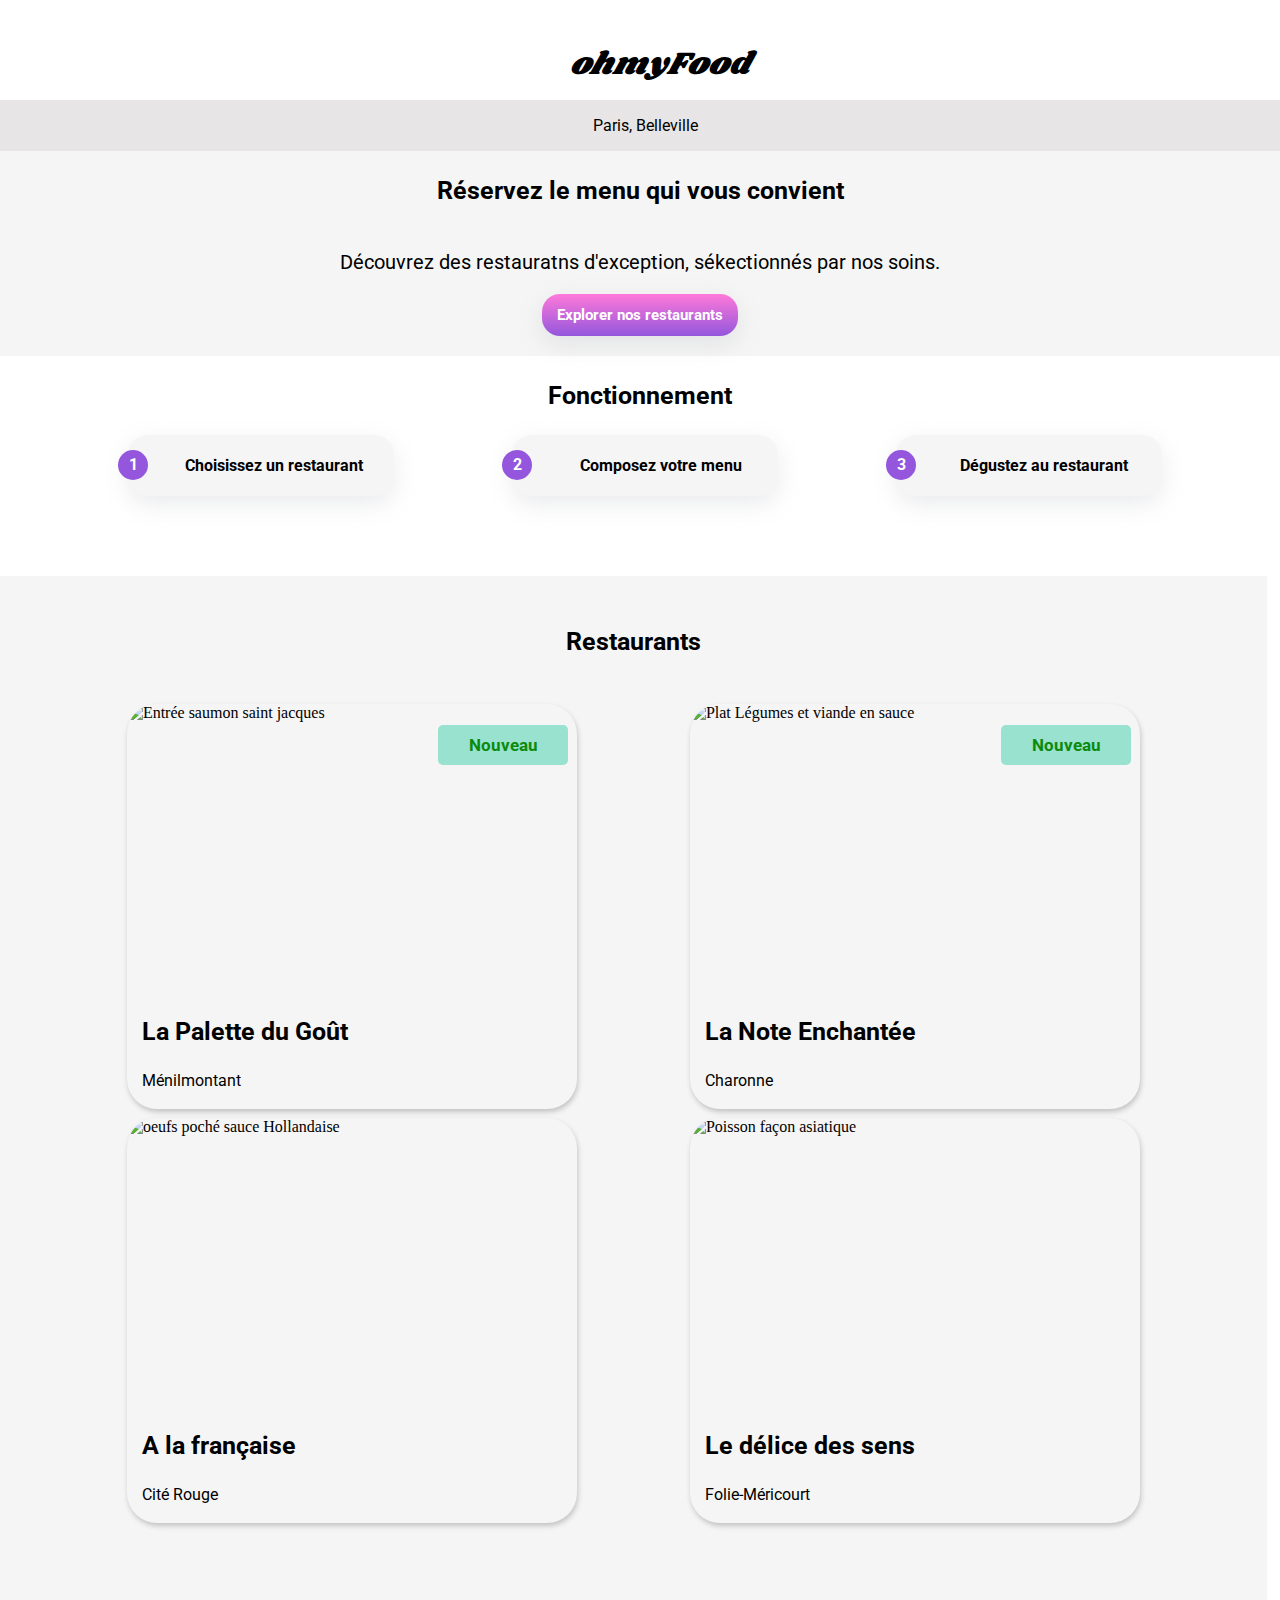
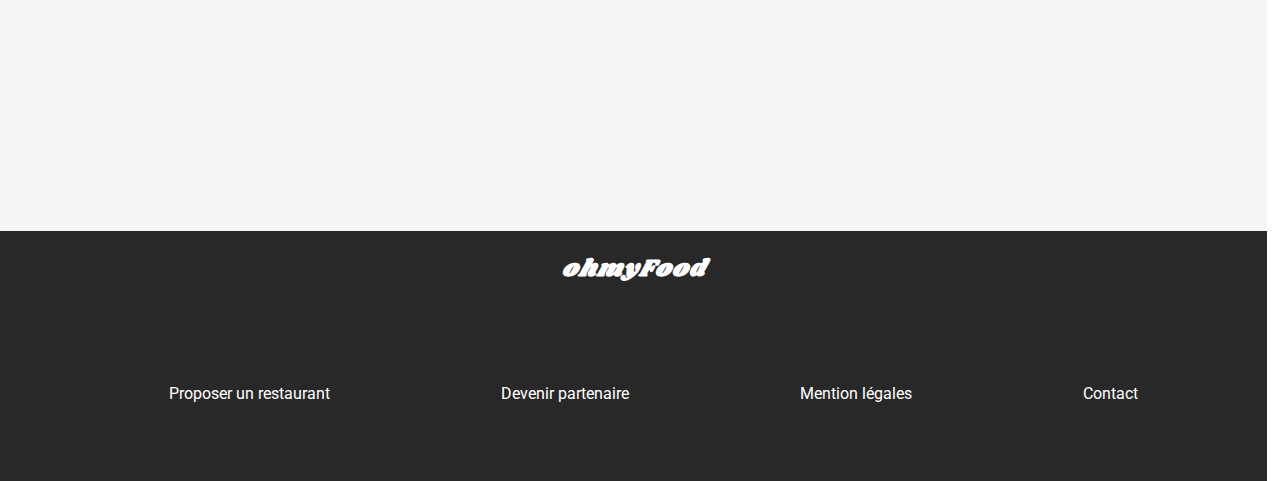
==== index.html @ 922f8669 "Ajout de la div load_spinner (ligne 15) dans _animation.scss (ligne 36) creation de la mixin load et" ====
<!DOCTYPE html>
<html lang="fr">
<head>
    <meta charset="UTF-8">
    <meta http-equiv="X-UA-Compatible" content="IE=edge">
    <meta name="viewport" content="width=device-width, initial-scale=1.0">
    <link rel="stylesheet" href="https://cdnjs.cloudflare.com/ajax/libs/font-awesome/6.0.0-beta3/css/all.min.css" integrity="sha512-Fo3rlrZj/k7ujTnHg4CGR2D7kSs0v4LLanw2qksYuRlEzO+tcaEPQogQ0KaoGN26/zrn20ImR1DfuLWnOo7aBA==" crossorigin="anonymous" referrerpolicy="no-referrer" />
    <link rel="preconnect" href="https://fonts.googleapis.com">
    <link rel="preconnect" href="https://fonts.gstatic.com" crossorigin>
    <link href="https://fonts.googleapis.com/css2?family=Roboto:wght@300;700&family=Shrikhand&display=swap" rel="stylesheet">
    <link rel="stylesheet" href="./scss/vendors/style.css">
    <title>OhmyFood</title>
</head>
<body>
    <div class="load_spinner">
        <div class="load_spinner--element">
            <div class="load_spinner--element--ball-green"></div>
            <div class="load_spinner--element--ball-purple"></div>
            <div class="load_spinner--element--ball-pink"></div>
        </div>
    </div>
<header>
    <div class="header">
        <h1><a href="index.html">ohmyFood</a></h1>
    </div>
</header>
<main>
    <div class="position"> 
        <p> <i class="fas fa-map-marker-alt"></i>Paris, Belleville</p>
    </div>



    <div class="presentation">
        <p class="presentation--titre">Réservez le menu qui vous convient</p>
        <p>Découvrez des restauratns d'exception, sékectionnés par nos soins.</p>
        <a href="#">Explorer nos restaurants</a>
    </div>



                                                    <!-- Fonctionnement-->

    <div class="fonctionnement">
        <div class="fonctionnement--titre">
           <p>Fonctionnement</p>
        </div>
        <div class="fonctionnement--etapes">
            <div class="etapes">
                <a class="un" href="#">
                <i class="fas fa-mobile-alt"></i>
                <p class="texte-etapes">Choisissez un restaurant</p>
                </a>
            </div>
            <div class="etapes">
                <a class="deux" href="#">
                <i class="fas fa-list"></i>
                <p class="texte-etapes">Composez votre menu</p>
                </a>
            </div>
            <div class="etapes">
                <a class="trois" href="#">
                <i class="fas fa-store"></i>
                <p class="texte-etapes">Dégustez au restaurant</p>
                </a>
            </div>
        </div>
    </div>

                                        <!--Restaurant-->

<div class="restaurant">

    <div class="restaurant--titre">
        <p>Restaurants</p>
    </div>

    <div class="restaurant--produits">
     <!--Palette du goût-->

     <div class="restaurant--card">
         <a href="">
        <img src="./img/restaurants/palette.jpg" alt="Entrée saumon saint jacques">
        <div class="nouveau"> <p>Nouveau</p></div>
         <div class="description-card">
             <div class="texte-card">
            <p class="titre-card" >La Palette du Goût</p>
            <p>Ménilmontant</p>
        </div>
         <div class="icon-card">
            <i class="far fa-heart"></i>
            <i class="fas fa-heart"></i>
         </div>
         
    </div>
    </a>
        
    </div>

     <!--La note enchantée-->


     <div class="restaurant--card">
        <a href="">
        <img src="./img/restaurants/note.jpg" alt="Plat Légumes et viande en sauce">
        <div class="nouveau"> <p>Nouveau</p></div>
        <div class="description-card">
        <div class="texte-card">
            <p class="titre-card" >La Note Enchantée</p>
            <p>Charonne</p>
        </div>
        <div class="icon-card">
            <i class="far fa-heart"></i>
            <i class="fas fa-heart"></i>
        </div>
    </div>
        </a>
    </div>

     <!-- A la française-->


     <div class="restaurant--card">
        <a href="alafrançaise.html">
        <img src="./img/restaurants/française.jpg" alt="oeufs poché sauce Hollandaise">
        <div class="description-card">
        <div class="texte-card">
            <p class="titre-card" >A la française</p>
            <p>Cité Rouge</p>
        </div>
        <div class="icon-card">
            <i class="far fa-heart"></i>
            <i class="fas fa-heart"></i>
        </div>
    </div>
        </a>
    </div>


     <!--Le délice des sens-->


    <div class="restaurant--card">
        <a href="">
        <img src="./img/restaurants/delice.jpg" alt="Poisson façon asiatique">
        <div class="description-card">
        <div class="texte-card">
            <p class="titre-card" >Le délice des sens</p>
            <p>Folie-Méricourt
                
            </p>
        </div>
        <div class="icon-card">
            <i class="far fa-heart"></i>
            <i class="fas fa-heart"></i>
        </div>
    </div>
        </a>
    </div>
</div>
</div>

</main>

<footer>
    <div class="footer">
        <h2>ohmyFood</h2>
        <ul>
            <li><a href="#"><i class="fas fa-utensils"></i>
                Proposer un restaurant</a></li>
            <li><a href="#"><i class="fas fa-hands-helping"></i>
                Devenir partenaire</a></li>
            <li><a href="#">Mention légales</a></li>
            <li><a href="#">Contact</a></li>
        </ul>
    </div>
</footer>

    
</body>
</html>
---- scss/vendors/style.css ----
body {
  margin: 0;
  padding: 0;
  overflow-x: hidden;
}

body a {
  text-decoration: none;
}

body p {
  font-family: "Roboto", sans-serif;
}

.header {
  width: 100%;
  height: 60px;
  -webkit-box-shadow: 1px 3px 5px 0px rgba(181, 179, 179, 0.75);
          box-shadow: 1px 3px 5px 0px rgba(181, 179, 179, 0.75);
  padding: 20px;
}

.header h1 {
  text-align: center;
  font-weight: bold;
  font-style: italic;
}

.header h1 a {
  font-family: "Shrikhand";
  color: black;
  font-weight: 400;
}

.position {
  width: 100%;
  background: #e7e5e5;
  display: -webkit-box;
  display: -ms-flexbox;
  display: flex;
  -webkit-box-pack: center;
      -ms-flex-pack: center;
          justify-content: center;
  font-family: "Roboto", sans-serif;
}

.position i {
  margin-right: 10px;
}

/*Presentation*/
.presentation {
  width: 100%;
  display: -webkit-box;
  display: -ms-flexbox;
  display: flex;
  -webkit-box-orient: vertical;
  -webkit-box-direction: normal;
      -ms-flex-direction: column;
          flex-direction: column;
  -webkit-box-align: center;
      -ms-flex-align: center;
          align-items: center;
  background: whitesmoke;
  padding-bottom: 20px;
  font-family: "Roboto", sans-serif;
}

.presentation .presentation--titre {
  font-weight: bold;
  font-size: 25px;
}

.presentation p {
  font-size: 20px;
}

.presentation a {
  background: -webkit-gradient(linear, left bottom, left top, from(#9356dc), to(#ff79da));
  background: linear-gradient(0deg, #9356dc 0%, #ff79da 100%);
  color: white;
  font-family: "Roboto", sans-serif;
  font-size: 15px;
  padding: 12px 15px;
  border-radius: 18px;
  -webkit-box-shadow: rgba(149, 157, 165, 0.2) 0px 8px 24px;
          box-shadow: rgba(149, 157, 165, 0.2) 0px 8px 24px;
  font-weight: 700;
}

.presentation a:hover {
  -webkit-box-shadow: rgba(0, 0, 0, 0.35) 0px 5px 15px;
          box-shadow: rgba(0, 0, 0, 0.35) 0px 5px 15px;
  background: -webkit-gradient(linear, left bottom, left top, from(#9d65e2), to(#fc87db));
  background: linear-gradient(0deg, #9d65e2 0%, #fc87db 100%);
}

/*Fonctionnement*/
.fonctionnement {
  width: 100%;
  height: auto;
  margin-bottom: 80px;
}

.fonctionnement .fonctionnement--titre {
  width: 100%;
  text-align: center;
  font-weight: bold;
  font-size: 25px;
}

.fonctionnement .fonctionnement--etapes {
  width: 100%;
  display: -webkit-box;
  display: -ms-flexbox;
  display: flex;
  -webkit-box-pack: space-evenly;
      -ms-flex-pack: space-evenly;
          justify-content: space-evenly;
}

.fonctionnement .fonctionnement--etapes .etapes {
  width: 20%;
}

.fonctionnement .fonctionnement--etapes .etapes a {
  width: 100%;
  border-radius: 20px;
  font-weight: 700;
  padding: 5px;
  color: black;
  display: -webkit-box;
  display: -ms-flexbox;
  display: flex;
  -webkit-box-pack: space-evenly;
      -ms-flex-pack: space-evenly;
          justify-content: space-evenly;
  -webkit-box-align: center;
      -ms-flex-align: center;
          align-items: center;
  position: relative;
  -webkit-box-shadow: rgba(149, 157, 165, 0.2) 0px 8px 24px;
          box-shadow: rgba(149, 157, 165, 0.2) 0px 8px 24px;
  background: whitesmoke;
  cursor: pointer;
  font-family: "Roboto", sans-serif;
}

.fonctionnement .fonctionnement--etapes .etapes a i {
  font-size: 22px;
  color: gray;
}

.fonctionnement .fonctionnement--etapes .etapes a:hover {
  background: #9256dc5e;
  -webkit-transition: 0.5s;
  transition: 0.5s;
  -webkit-box-shadow: rgba(0, 0, 0, 0.35) 0px 5px 15px;
          box-shadow: rgba(0, 0, 0, 0.35) 0px 5px 15px;
}

.fonctionnement .fonctionnement--etapes .etapes a:hover i {
  color: #9356dc;
}

.fonctionnement .un::after {
  content: "1";
  position: absolute;
  color: white;
  top: 15px;
  left: -10px;
  width: 20px;
  height: 20px;
  background: #9356dc;
  text-align: center;
  border-radius: 20px;
  padding: 5px;
}

.fonctionnement .deux::after {
  content: "2";
  position: absolute;
  color: white;
  top: 15px;
  left: -10px;
  width: 20px;
  height: 20px;
  background: #9356dc;
  text-align: center;
  border-radius: 20px;
  padding: 5px;
}

.fonctionnement .trois::after {
  content: "3";
  position: absolute;
  color: white;
  top: 15px;
  left: -10px;
  width: 20px;
  height: 20px;
  background: #9356dc;
  text-align: center;
  border-radius: 20px;
  padding: 5px;
}

/*Restaurant*/
.restaurant {
  width: 95%;
  padding: 2%;
  height: auto;
  background: whitesmoke;
}

.restaurant .restaurant--titre {
  width: 86%;
  text-align: center;
  margin: 10px auto;
  font-weight: bold;
  font-size: 25px;
}

.restaurant .restaurant--produits {
  display: -ms-grid;
  display: grid;
  padding: 45px;
  -ms-grid-columns: 50% 50%;
      grid-template-columns: 50% 50%;
  -ms-grid-rows: 35% 35%;
      grid-template-rows: 35% 35%;
  row-gap: 5%;
  -ms-flex-pack: distribute;
      justify-content: space-around;
  -webkit-box-align: center;
      -ms-flex-align: center;
          align-items: center;
}

.restaurant--card a {
  width: 80%;
  color: black;
  text-decoration: none;
  height: 45vh;
  margin: 10% auto;
  position: relative;
  display: -webkit-box;
  display: -ms-flexbox;
  display: flex;
  -webkit-box-orient: vertical;
  -webkit-box-direction: normal;
      -ms-flex-direction: column;
          flex-direction: column;
  overflow: hidden;
  border-radius: 30px;
  -webkit-box-shadow: 1px 3px 5px 0px rgba(181, 179, 179, 0.75);
          box-shadow: 1px 3px 5px 0px rgba(181, 179, 179, 0.75);
}

.restaurant--card a .icon-card {
  position: relative;
}

.restaurant--card a .icon-card i {
  font-size: 28px;
}

.restaurant--card a .icon-card .fas {
  position: absolute;
  left: 1%;
  background: -webkit-linear-gradient(#9356dc 0%, #ff79da 100%);
  -webkit-background-clip: text;
  -webkit-text-fill-color: transparent;
  opacity: 0;
  -webkit-transition: 0.2s ease;
  transition: 0.2s ease;
  cursor: pointer;
}

.restaurant--card a .icon-card .fas:hover {
  opacity: 1;
}

.restaurant--card a .nouveau {
  width: 120px;
  height: 40px;
  border-radius: 5px;
  position: absolute;
  padding: 0px 5px 0px 5px;
  top: 5%;
  right: 2%;
  text-align: center;
  background: #99e2d0;
}

.restaurant--card a .nouveau p {
  color: #0b8b0b;
  margin: 10px auto;
  font-family: "Roboto", sans-serif;
  font-weight: bold;
  font-size: 17px;
}

.restaurant--card a img {
  width: 100%;
  height: 70%;
  -o-object-fit: cover;
     object-fit: cover;
}

.restaurant--card a .description-card {
  width: 100%;
  height: 30%;
  display: -ms-grid;
  display: grid;
  -ms-grid-columns: 85% 15%;
      grid-template-columns: 85% 15%;
  -webkit-box-align: center;
      -ms-flex-align: center;
          align-items: center;
  gap: 10px;
}

.restaurant--card a .description-card .texte-card {
  padding-left: 15px;
}

.restaurant--card a .description-card .texte-card .titre-card {
  font-weight: bold;
  font-size: 25px;
}

footer {
  width: 100%;
}

.footer {
  width: 99%;
  height: 250px;
  background: #292828;
  display: -webkit-box;
  display: -ms-flexbox;
  display: flex;
  -webkit-box-orient: vertical;
  -webkit-box-direction: normal;
      -ms-flex-direction: column;
          flex-direction: column;
  -webkit-box-align: center;
      -ms-flex-align: center;
          align-items: center;
}

.footer h2 {
  font-family: "Shrikhand";
  font-weight: bold;
  font-style: italic;
  color: white;
  letter-spacing: 1px;
  text-align: center;
}

.footer ul {
  width: 90%;
  height: 100%;
  display: -webkit-box;
  display: -ms-flexbox;
  display: flex;
  -ms-flex-pack: distribute;
      justify-content: space-around;
  -webkit-box-align: center;
      -ms-flex-align: center;
          align-items: center;
}

.footer ul li {
  list-style: none;
  font-family: "Roboto", sans-serif;
}

.footer ul li a {
  text-decoration: none;
  color: white;
}

@media screen and (max-width: 376px) {
  /*Acceuil*/
  .load_spinner {
    width: 100%;
    height: 100vh;
    background: black;
    opacity: 0;
    position: absolute;
    z-index: 1000;
    display: -webkit-box;
    display: -ms-flexbox;
    display: flex;
    -webkit-box-pack: center;
        -ms-flex-pack: center;
            justify-content: center;
    -webkit-box-align: center;
        -ms-flex-align: center;
            align-items: center;
    -webkit-animation: opacity 10s ease;
            animation: opacity 10s ease;
  }
  @-webkit-keyframes opacity {
    0% {
      opacity: 0.5;
    }
    50% {
      opacity: 0.2;
    }
    100% {
      opacity: 0;
    }
  }
  @keyframes opacity {
    0% {
      opacity: 0.5;
    }
    50% {
      opacity: 0.2;
    }
    100% {
      opacity: 0;
    }
  }
  .load_spinner .load_spinner--element {
    -webkit-animation: rotate 2s infinite;
            animation: rotate 2s infinite;
  }
  @-webkit-keyframes rotate {
    0% {
      -webkit-transform: rotate(90deg);
              transform: rotate(90deg);
      -webkit-transform: scale(1.2);
              transform: scale(1.2);
    }
    25% {
      -webkit-transform: rotate(180deg);
              transform: rotate(180deg);
    }
    50% {
      -webkit-transform: rotate(270deg);
              transform: rotate(270deg);
    }
    75% {
      -webkit-transform: rotate(360deg);
              transform: rotate(360deg);
    }
    100% {
      -webkit-transform: rotate(720deg);
              transform: rotate(720deg);
    }
  }
  @keyframes rotate {
    0% {
      -webkit-transform: rotate(90deg);
              transform: rotate(90deg);
      -webkit-transform: scale(1.2);
              transform: scale(1.2);
    }
    25% {
      -webkit-transform: rotate(180deg);
              transform: rotate(180deg);
    }
    50% {
      -webkit-transform: rotate(270deg);
              transform: rotate(270deg);
    }
    75% {
      -webkit-transform: rotate(360deg);
              transform: rotate(360deg);
    }
    100% {
      -webkit-transform: rotate(720deg);
              transform: rotate(720deg);
    }
  }
  .load_spinner .load_spinner--element {
    width: 18%;
    height: 10%;
    border-radius: 50%;
    border: 5px solid white;
    position: relative;
    opacity: 1.5;
    z-index: 2000;
  }
  .load_spinner .load_spinner--element .load_spinner--element--ball-green {
    width: 28%;
    height: 28%;
    border-radius: 50%;
    background: #05cc9a;
    position: absolute;
    top: 4px;
    left: -2px;
  }
  .load_spinner .load_spinner--element .load_spinner--element--ball-purple {
    width: 28%;
    height: 28%;
    border-radius: 50%;
    background: #680168;
    position: absolute;
    top: 5px;
    right: -4px;
  }
  .load_spinner .load_spinner--element .load_spinner--element--ball-pink {
    width: 28%;
    height: 28%;
    border-radius: 50%;
    background: #fd7289;
    position: absolute;
    top: 87%;
    left: 36%;
  }
  .header {
    width: 89%;
    gap: 19%;
  }
  .presentation {
    text-align: center;
  }
  .fonctionnement .fonctionnement--titre {
    width: 80%;
    margin-left: 20px;
    text-align: start;
  }
  .fonctionnement .fonctionnement--etapes {
    -webkit-box-orient: vertical;
    -webkit-box-direction: normal;
        -ms-flex-direction: column;
            flex-direction: column;
  }
  .fonctionnement .fonctionnement--etapes .etapes {
    width: 90%;
    margin: 15px auto;
  }
  .restaurant {
    width: 97%;
    padding: 0;
  }
  .restaurant .restaurant--titre {
    width: 86%;
    text-align: start;
    font-weight: bold;
    font-size: 25px;
  }
  .restaurant .restaurant--produits {
    padding: 0;
    display: -webkit-box;
    display: -ms-flexbox;
    display: flex;
    -webkit-box-orient: vertical;
    -webkit-box-direction: normal;
        -ms-flex-direction: column;
            flex-direction: column;
  }
  .restaurant .restaurant--card {
    width: 85%;
  }
  .restaurant .restaurant--card a {
    width: 100%;
    height: 32vh;
    margin: 0 0 20px 0;
  }
  .restaurant .restaurant--card a .icon-card {
    width: 100%;
    height: 100%;
    padding-top: 70px;
    position: relative;
  }
  .restaurant .restaurant--card a .icon-card i {
    font-size: 25px;
  }
  .restaurant .restaurant--card a .icon-card .fas {
    position: absolute;
    left: 1%;
    background: -webkit-linear-gradient(#9356dc 0%, #ff79da 100%);
    -webkit-background-clip: text;
    -webkit-text-fill-color: transparent;
    opacity: 0;
    -webkit-transition: 0.2s ease;
    transition: 0.2s ease;
    cursor: pointer;
  }
  .restaurant .restaurant--card a .icon-card .fas:hover {
    opacity: 1;
  }
  .restaurant .restaurant--card a .nouveau {
    width: 100px;
    height: 30px;
    border-radius: 5px;
    position: absolute;
    padding: 0px 5px 0px 5px;
    top: 5%;
    right: 2%;
    text-align: center;
    background: #99e2d0;
  }
  .restaurant .restaurant--card a .nouveau p {
    color: #0b8b0b;
    margin: 10px auto;
    font-family: "Roboto", sans-serif;
    font-weight: bold;
    font-size: 12px;
  }
  .restaurant .restaurant--card a img {
    width: 100%;
    height: 60%;
    -o-object-fit: cover;
       object-fit: cover;
  }
  .restaurant .restaurant--card a .description-card {
    width: 100%;
    height: auto;
    display: -ms-grid;
    display: grid;
    -ms-grid-columns: 80% 20%;
        grid-template-columns: 80% 20%;
    -webkit-box-pack: center;
        -ms-flex-pack: center;
            justify-content: center;
    -webkit-box-align: center;
        -ms-flex-align: center;
            align-items: center;
  }
  .restaurant .restaurant--card a .description-card .texte-card {
    padding: 0px 0px 15px 15px;
  }
  .restaurant .restaurant--card a .description-card .texte-card .titre-card {
    font-weight: bold;
    font-size: 25px;
    font-size: 20px;
  }
  .restaurant .restaurant--card a .description-card .texte-card p {
    margin: 0;
  }
  .footer {
    width: 84%;
    display: -webkit-box;
    display: -ms-flexbox;
    display: flex;
    -webkit-box-orient: vertical;
    -webkit-box-direction: normal;
        -ms-flex-direction: column;
            flex-direction: column;
    -webkit-box-align: start;
        -ms-flex-align: start;
            align-items: flex-start;
    padding: 30px;
  }
  .footer ul {
    display: -webkit-box;
    display: -ms-flexbox;
    display: flex;
    -webkit-box-orient: vertical;
    -webkit-box-direction: normal;
        -ms-flex-direction: column;
            flex-direction: column;
    -webkit-box-align: start;
        -ms-flex-align: start;
            align-items: flex-start;
    gap: 25px;
    padding: 0;
  }
  /*  Menu  */
  .container {
    width: 90%;
    margin-bottom: 210vh;
  }
  .container img {
    width: auto;
    height: 250px;
  }
  .container .menu {
    width: 95%;
    top: 45%;
    left: 0%;
    padding: 10px;
  }
  .container .menu .menu--titre {
    width: 100%;
    margin-left: 0;
    display: -webkit-box;
    display: -ms-flexbox;
    display: flex;
    -ms-flex-pack: distribute;
        justify-content: space-around;
    padding: 10px;
    -webkit-box-align: center;
        -ms-flex-align: center;
            align-items: center;
  }
  .container .menu .menu--titre h1 {
    font-size: 35px;
    font-family: "Shrikhand";
  }
  .container .menu .menu--titre .menu--icon-card {
    position: relative;
  }
  .container .menu .menu--titre .menu--icon-card i {
    font-size: 28px;
  }
  .container .menu .categorie {
    width: 100%;
    margin: 48px auto;
  }
  .container .menu .categorie .categorie--nom_plats {
    margin: 0;
  }
  .container .menu .categorie .categorie--details_plats {
    width: 100%;
    height: 35px;
  }
  .container .menu .button {
    margin: 20% 25% 30%;
  }
}
/*# sourceMappingURL=style.css.map */
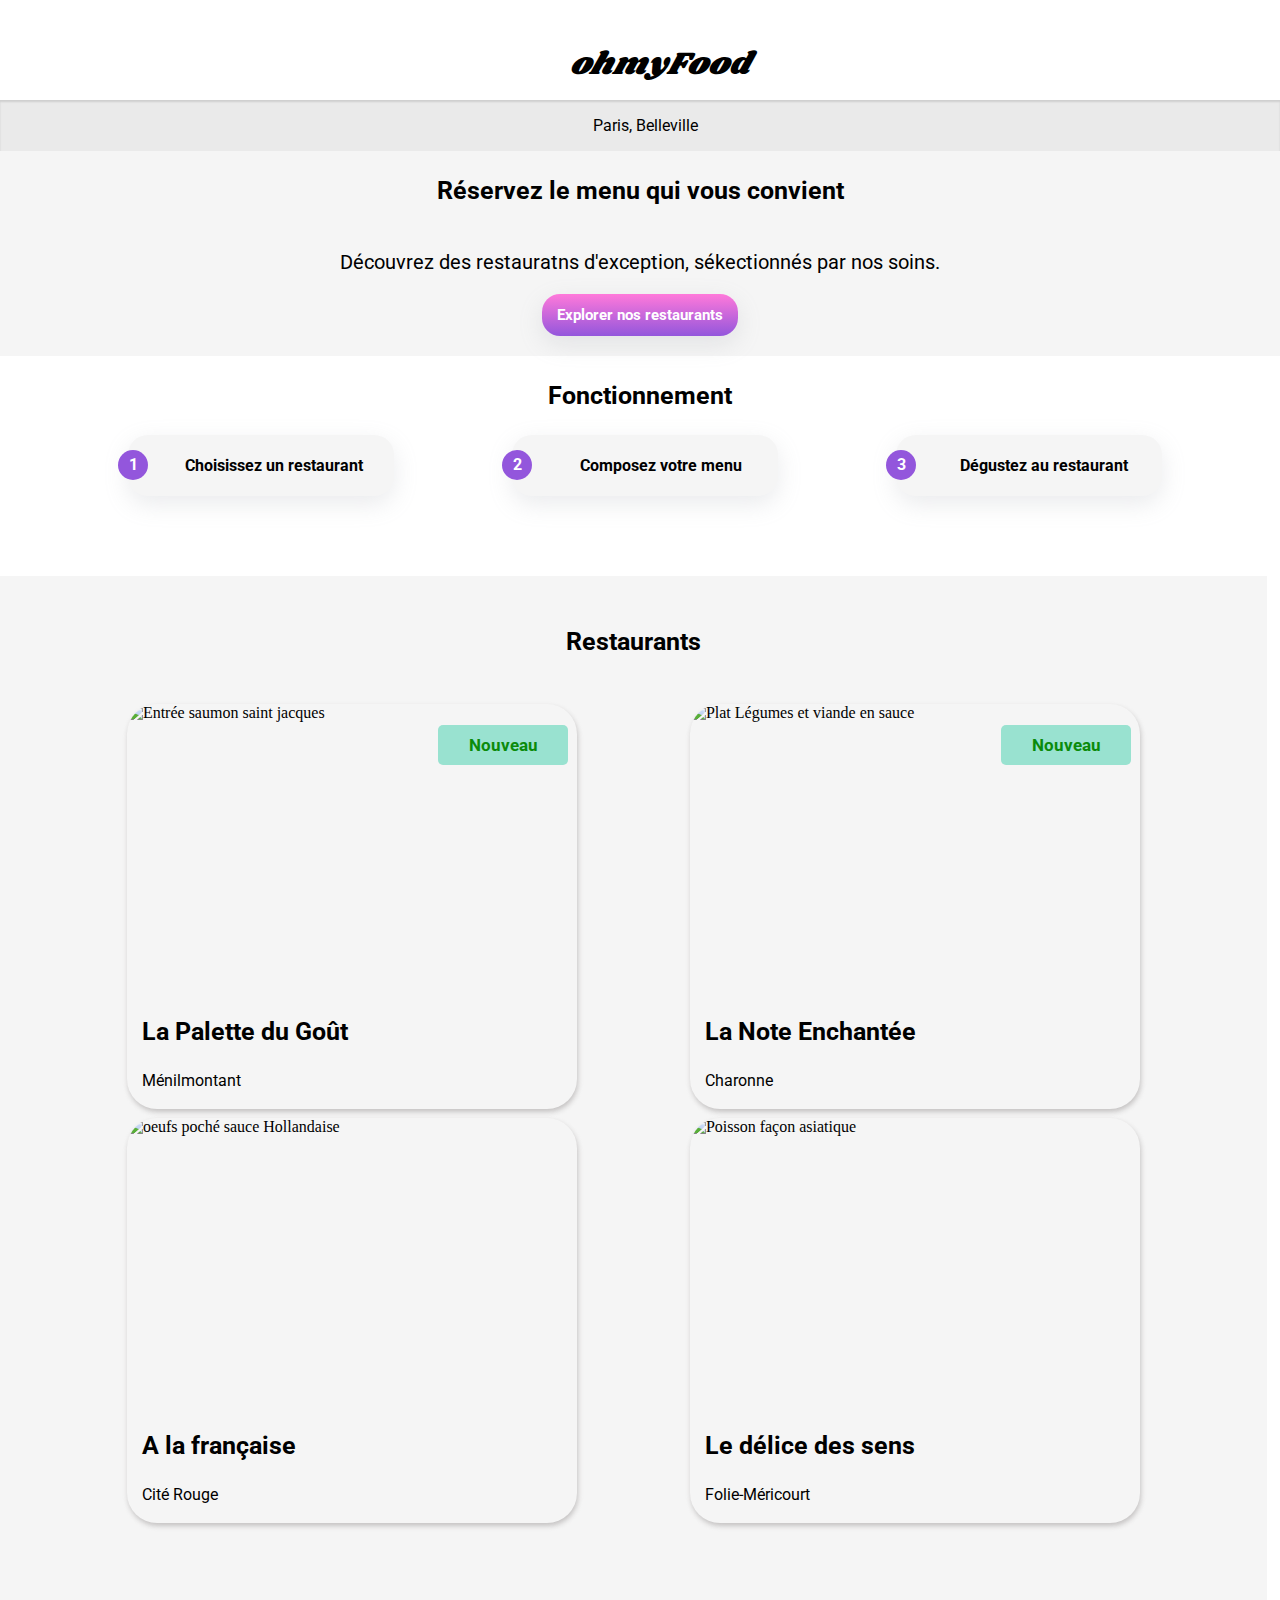
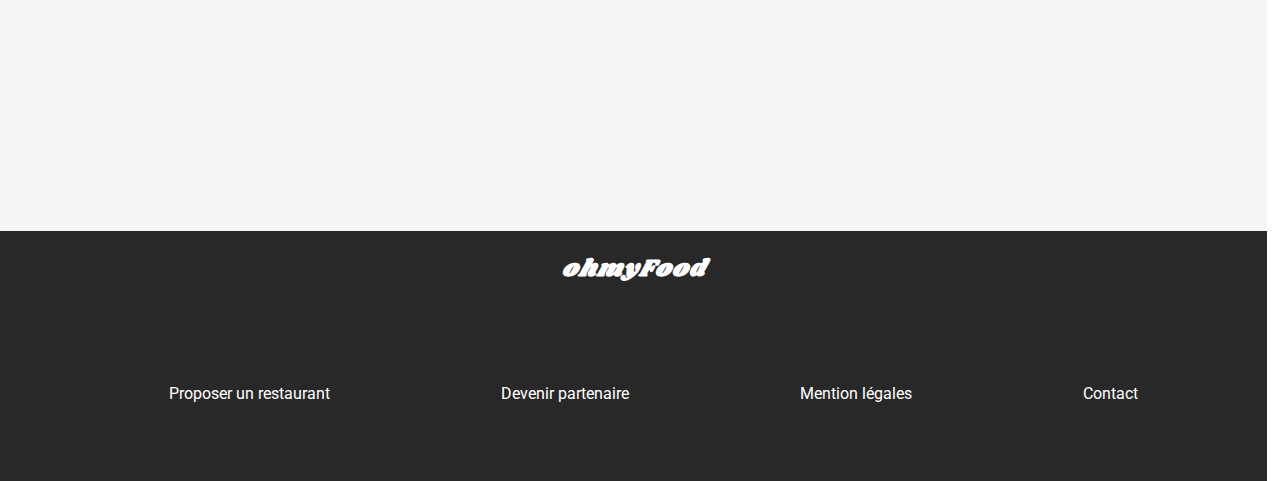
==== commit 69c46215: "Merge pull request #1 from Rolland15/P3-initial-v2.modif" ====
--- a/index.html
+++ b/index.html
@@ -6,8 +6,8 @@
     <meta name="viewport" content="width=device-width, initial-scale=1.0">
     <link rel="stylesheet" href="https://cdnjs.cloudflare.com/ajax/libs/font-awesome/6.0.0-beta3/css/all.min.css" integrity="sha512-Fo3rlrZj/k7ujTnHg4CGR2D7kSs0v4LLanw2qksYuRlEzO+tcaEPQogQ0KaoGN26/zrn20ImR1DfuLWnOo7aBA==" crossorigin="anonymous" referrerpolicy="no-referrer" />
     <link rel="preconnect" href="https://fonts.googleapis.com">
-    <link rel="preconnect" href="https://fonts.gstatic.com" crossorigin>
-    <link href="https://fonts.googleapis.com/css2?family=Roboto:wght@300;700&family=Shrikhand&display=swap" rel="stylesheet">
+<link rel="preconnect" href="https://fonts.gstatic.com" crossorigin>
+<link href="https://fonts.googleapis.com/css2?family=Roboto:wght@100;300;400;500;700;900&family=Shrikhand&display=swap" rel="stylesheet">
     <link rel="stylesheet" href="./scss/vendors/style.css">
     <title>OhmyFood</title>
 </head>
@@ -79,7 +79,7 @@
      <!--Palette du goût-->
 
      <div class="restaurant--card">
-         <a href="">
+         <a href="lapalettedugout.html">
         <img src="./img/restaurants/palette.jpg" alt="Entrée saumon saint jacques">
         <div class="nouveau"> <p>Nouveau</p></div>
          <div class="description-card">
@@ -101,7 +101,7 @@
 
 
      <div class="restaurant--card">
-        <a href="">
+        <a href="lanote.html">
         <img src="./img/restaurants/note.jpg" alt="Plat Légumes et viande en sauce">
         <div class="nouveau"> <p>Nouveau</p></div>
         <div class="description-card">
@@ -141,7 +141,7 @@
 
 
     <div class="restaurant--card">
-        <a href="">
+        <a href="delice.html">
         <img src="./img/restaurants/delice.jpg" alt="Poisson façon asiatique">
         <div class="description-card">
         <div class="texte-card">
--- a/scss/vendors/style.css
+++ b/scss/vendors/style.css
@@ -15,8 +15,6 @@
 .header {
   width: 100%;
   height: 60px;
-  -webkit-box-shadow: 1px 3px 5px 0px rgba(181, 179, 179, 0.75);
-          box-shadow: 1px 3px 5px 0px rgba(181, 179, 179, 0.75);
   padding: 20px;
 }
 
@@ -32,9 +30,150 @@
   font-weight: 400;
 }
 
+.load_spinner {
+  width: 100%;
+  height: 100vh;
+  background: black;
+  opacity: 0;
+  position: absolute;
+  z-index: 1000;
+  display: -webkit-box;
+  display: -ms-flexbox;
+  display: flex;
+  -webkit-box-pack: center;
+      -ms-flex-pack: center;
+          justify-content: center;
+  -webkit-box-align: center;
+      -ms-flex-align: center;
+          align-items: center;
+  -webkit-animation: opacity 10s ease;
+          animation: opacity 10s ease;
+}
+
+.load_spinner .load_spinner--element {
+  width: 8%;
+  height: 16%;
+  border-radius: 50%;
+  border: 5px solid white;
+  position: relative;
+  opacity: 1.5;
+  z-index: 2000;
+}
+
+.load_spinner .load_spinner--element .load_spinner--element--ball-green {
+  width: 28%;
+  height: 28%;
+  border-radius: 50%;
+  background: #05cc9a;
+  position: absolute;
+  top: 4px;
+  left: -2px;
+}
+
+.load_spinner .load_spinner--element .load_spinner--element--ball-purple {
+  width: 28%;
+  height: 28%;
+  border-radius: 50%;
+  background: #680168;
+  position: absolute;
+  top: 5px;
+  right: -4px;
+}
+
+.load_spinner .load_spinner--element .load_spinner--element--ball-pink {
+  width: 28%;
+  height: 28%;
+  border-radius: 50%;
+  background: #fd7289;
+  position: absolute;
+  top: 87%;
+  left: 36%;
+}
+
+@-webkit-keyframes opacity {
+  0% {
+    opacity: 0.5;
+  }
+  50% {
+    opacity: 0.2;
+  }
+  100% {
+    opacity: 0;
+  }
+}
+
+@keyframes opacity {
+  0% {
+    opacity: 0.5;
+  }
+  50% {
+    opacity: 0.2;
+  }
+  100% {
+    opacity: 0;
+  }
+}
+
+.load_spinner .load_spinner--element {
+  -webkit-animation: rotate 2s infinite;
+          animation: rotate 2s infinite;
+}
+
+@-webkit-keyframes rotate {
+  0% {
+    -webkit-transform: rotate(90deg);
+            transform: rotate(90deg);
+    -webkit-transform: scale(1.2);
+            transform: scale(1.2);
+  }
+  25% {
+    -webkit-transform: rotate(180deg);
+            transform: rotate(180deg);
+  }
+  50% {
+    -webkit-transform: rotate(270deg);
+            transform: rotate(270deg);
+  }
+  75% {
+    -webkit-transform: rotate(360deg);
+            transform: rotate(360deg);
+  }
+  100% {
+    -webkit-transform: rotate(720deg);
+            transform: rotate(720deg);
+  }
+}
+
+@keyframes rotate {
+  0% {
+    -webkit-transform: rotate(90deg);
+            transform: rotate(90deg);
+    -webkit-transform: scale(1.2);
+            transform: scale(1.2);
+  }
+  25% {
+    -webkit-transform: rotate(180deg);
+            transform: rotate(180deg);
+  }
+  50% {
+    -webkit-transform: rotate(270deg);
+            transform: rotate(270deg);
+  }
+  75% {
+    -webkit-transform: rotate(360deg);
+            transform: rotate(360deg);
+  }
+  100% {
+    -webkit-transform: rotate(720deg);
+            transform: rotate(720deg);
+  }
+}
+
 .position {
   width: 100%;
-  background: #e7e5e5;
+  -webkit-box-shadow: inset 0px 2px 2px 0px #cfcfcf;
+          box-shadow: inset 0px 2px 2px 0px #cfcfcf;
+  background-color: #eaeaea;
   display: -webkit-box;
   display: -ms-flexbox;
   display: flex;
@@ -382,143 +521,84 @@
   color: white;
 }
 
-@media screen and (max-width: 376px) {
-  /*Acceuil*/
-  .load_spinner {
-    width: 100%;
-    height: 100vh;
-    background: black;
-    opacity: 0;
-    position: absolute;
-    z-index: 1000;
-    display: -webkit-box;
-    display: -ms-flexbox;
-    display: flex;
-    -webkit-box-pack: center;
-        -ms-flex-pack: center;
-            justify-content: center;
+@media screen and (max-width: 821px) {
+  .load_spinner .load_spinner--element {
+    width: 19%;
+    height: 13%;
+  }
+  .header {
+    width: 95%;
+  }
+  /*Accueil*/
+  .fonctionnement .fonctionnement--etapes {
+    height: 350px;
+    -webkit-box-orient: vertical;
+    -webkit-box-direction: normal;
+        -ms-flex-direction: column;
+            flex-direction: column;
     -webkit-box-align: center;
         -ms-flex-align: center;
             align-items: center;
-    -webkit-animation: opacity 10s ease;
-            animation: opacity 10s ease;
-  }
-  @-webkit-keyframes opacity {
-    0% {
-      opacity: 0.5;
-    }
-    50% {
-      opacity: 0.2;
-    }
-    100% {
-      opacity: 0;
-    }
-  }
-  @keyframes opacity {
-    0% {
-      opacity: 0.5;
-    }
-    50% {
-      opacity: 0.2;
-    }
-    100% {
-      opacity: 0;
-    }
-  }
+  }
+  .fonctionnement .fonctionnement--etapes .etapes {
+    width: 50%;
+  }
+  .restaurant {
+    width: 96%;
+    height: 230vh;
+    margin-bottom: 0vh;
+  }
+  .restaurant .restaurant--produits {
+    width: 100%;
+    -ms-grid-columns: 100%;
+        grid-template-columns: 100%;
+    -ms-grid-rows: 30%;
+        grid-template-rows: 30%;
+    padding: 0;
+  }
+  .restaurant--card a {
+    margin: 5px auto;
+  }
+}
+
+@media screen and (max-width: 376px) {
+  /*Acceuil*/
   .load_spinner .load_spinner--element {
-    -webkit-animation: rotate 2s infinite;
-            animation: rotate 2s infinite;
-  }
-  @-webkit-keyframes rotate {
-    0% {
-      -webkit-transform: rotate(90deg);
-              transform: rotate(90deg);
-      -webkit-transform: scale(1.2);
-              transform: scale(1.2);
-    }
-    25% {
-      -webkit-transform: rotate(180deg);
-              transform: rotate(180deg);
-    }
-    50% {
-      -webkit-transform: rotate(270deg);
-              transform: rotate(270deg);
-    }
-    75% {
-      -webkit-transform: rotate(360deg);
-              transform: rotate(360deg);
-    }
-    100% {
-      -webkit-transform: rotate(720deg);
-              transform: rotate(720deg);
-    }
-  }
-  @keyframes rotate {
-    0% {
-      -webkit-transform: rotate(90deg);
-              transform: rotate(90deg);
-      -webkit-transform: scale(1.2);
-              transform: scale(1.2);
-    }
-    25% {
-      -webkit-transform: rotate(180deg);
-              transform: rotate(180deg);
-    }
-    50% {
-      -webkit-transform: rotate(270deg);
-              transform: rotate(270deg);
-    }
-    75% {
-      -webkit-transform: rotate(360deg);
-              transform: rotate(360deg);
-    }
-    100% {
-      -webkit-transform: rotate(720deg);
-              transform: rotate(720deg);
-    }
-  }
-  .load_spinner .load_spinner--element {
-    width: 18%;
-    height: 10%;
-    border-radius: 50%;
-    border: 5px solid white;
-    position: relative;
-    opacity: 1.5;
-    z-index: 2000;
-  }
-  .load_spinner .load_spinner--element .load_spinner--element--ball-green {
-    width: 28%;
-    height: 28%;
-    border-radius: 50%;
-    background: #05cc9a;
-    position: absolute;
-    top: 4px;
-    left: -2px;
-  }
-  .load_spinner .load_spinner--element .load_spinner--element--ball-purple {
-    width: 28%;
-    height: 28%;
-    border-radius: 50%;
-    background: #680168;
-    position: absolute;
-    top: 5px;
-    right: -4px;
-  }
-  .load_spinner .load_spinner--element .load_spinner--element--ball-pink {
-    width: 28%;
-    height: 28%;
-    border-radius: 50%;
-    background: #fd7289;
-    position: absolute;
-    top: 87%;
-    left: 36%;
+    width: 32%;
+    height: 18%;
   }
   .header {
     width: 89%;
     gap: 19%;
+    height: 30px;
+  }
+  .header h1 {
+    margin: 0;
+  }
+  main .position p {
+    font-family: "Roboto", sans-serif;
+    font-weight: 500;
   }
   .presentation {
     text-align: center;
+  }
+  .presentation p {
+    width: 80%;
+  }
+  .presentation p:nth-child(2) {
+    width: 85%;
+    font-size: 18px;
+    color: gray;
+    font-weight: 300;
+  }
+  .presentation a {
+    font-weight: 400;
+  }
+  .presentation .presentation--titre {
+    margin-bottom: 0;
+  }
+  .fonctionnement {
+    margin-bottom: 30px;
   }
   .fonctionnement .fonctionnement--titre {
     width: 80%;
@@ -526,10 +606,12 @@
     text-align: start;
   }
   .fonctionnement .fonctionnement--etapes {
+    width: 90%;
     -webkit-box-orient: vertical;
     -webkit-box-direction: normal;
         -ms-flex-direction: column;
             flex-direction: column;
+    margin: 10px auto;
   }
   .fonctionnement .fonctionnement--etapes .etapes {
     width: 90%;
@@ -537,7 +619,8 @@
   }
   .restaurant {
     width: 97%;
-    padding: 0;
+    padding: 5px 5px 45px 5px;
+    height: 154vh;
   }
   .restaurant .restaurant--titre {
     width: 86%;
@@ -663,19 +746,43 @@
     gap: 25px;
     padding: 0;
   }
+}
+
+@media screen and (max-width: 821px) {
+  .container {
+    margin-bottom: 149vh;
+  }
+  .container img {
+    width: 100%;
+    height: 400px;
+  }
+  .container .menu {
+    width: 87%;
+    top: 35%;
+    left: 3px;
+  }
+  .container .categorie {
+    width: 100%;
+  }
+  .container .button {
+    margin: 12% 45% 5% 37%;
+  }
+}
+
+@media screen and (max-width: 376px) {
   /*  Menu  */
   .container {
-    width: 90%;
-    margin-bottom: 210vh;
+    width: 100%;
+    margin-bottom: 180vh;
   }
   .container img {
-    width: auto;
+    width: 100%;
     height: 250px;
   }
   .container .menu {
-    width: 95%;
+    width: 355px;
     top: 45%;
-    left: 0%;
+    left: 0;
     padding: 10px;
   }
   .container .menu .menu--titre {
@@ -686,13 +793,14 @@
     display: flex;
     -ms-flex-pack: distribute;
         justify-content: space-around;
-    padding: 10px;
+    margin-bottom: 0;
     -webkit-box-align: center;
         -ms-flex-align: center;
             align-items: center;
   }
   .container .menu .menu--titre h1 {
-    font-size: 35px;
+    font-weight: 400;
+    font-size: 30px;
     font-family: "Shrikhand";
   }
   .container .menu .menu--titre .menu--icon-card {
@@ -703,14 +811,67 @@
   }
   .container .menu .categorie {
     width: 100%;
-    margin: 48px auto;
+  }
+  .container .menu .categorie:hover {
+    -webkit-transform: translateX(px);
+            transform: translateX(px);
+  }
+  .container .menu .categorie .categorie--plats {
+    height: 70px;
+    cursor: pointer;
+  }
+  .container .menu .categorie .categorie--plats .categorie--valide {
+    width: 100%;
+  }
+  .container .menu .categorie .categorie--texte_plats {
+    display: -webkit-box;
+    display: -ms-flexbox;
+    display: flex;
+    width: 100%;
+    -webkit-box-orient: vertical;
+    -webkit-box-direction: normal;
+        -ms-flex-direction: column;
+            flex-direction: column;
+    gap: 10px;
+    padding: 10px 0px 14px 5px;
+  }
+  .container .menu .categorie .categorie--texte_plats span {
+    font-size: 15px;
   }
   .container .menu .categorie .categorie--nom_plats {
     margin: 0;
+    font-size: 17px;
   }
   .container .menu .categorie .categorie--details_plats {
     width: 100%;
     height: 35px;
+  }
+  .container .menu .categorie .categorie--prix_plats {
+    font-size: 17px;
+    font-weight: bold;
+    display: -webkit-box;
+    display: -ms-flexbox;
+    display: flex;
+    gap: 10px;
+  }
+  .container .menu .categorie .categorie--prix_plats p {
+    height: 90%;
+    display: -webkit-box;
+    display: -ms-flexbox;
+    display: flex;
+    -webkit-box-orient: vertical;
+    -webkit-box-direction: normal;
+        -ms-flex-direction: column;
+            flex-direction: column;
+    -webkit-box-pack: space-evenly;
+        -ms-flex-pack: space-evenly;
+            justify-content: space-evenly;
+  }
+  .container .menu .categorie .categorie--valide {
+    width: 50%;
+  }
+  .container .menu .categorie .categorie--valide i {
+    font-size: 20px;
   }
   .container .menu .button {
     margin: 20% 25% 30%;
